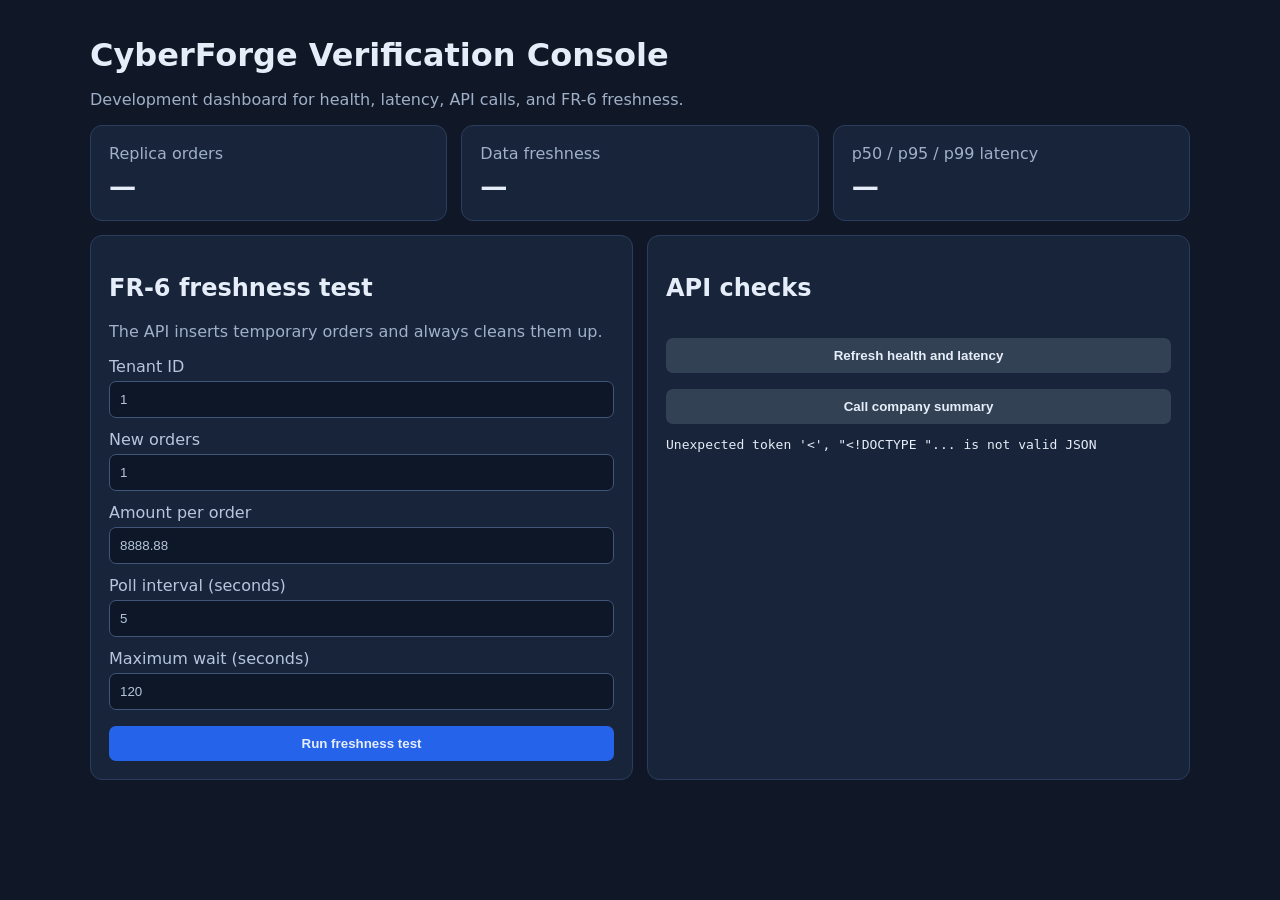
==== static/test-ui.html @ 0ffc837f "just fr6 problem left" ====
<!doctype html>
<html lang="en">
<head>
  <meta charset="utf-8">
  <meta name="viewport" content="width=device-width, initial-scale=1">
  <title>CyberForge Verification Console</title>
  <style>
    :root { color-scheme: dark; font-family: system-ui, sans-serif; }
    body { margin: 0; background: #101827; color: #e5edf8; }
    main { max-width: 1100px; margin: 36px auto; padding: 0 20px; }
    h1 { margin-bottom: 4px; } .muted { color: #9fb0c8; }
    .grid { display: grid; grid-template-columns: repeat(auto-fit,minmax(240px,1fr)); gap: 14px; }
    .card { background: #18243a; border: 1px solid #2b3d5d; border-radius: 12px; padding: 18px; }
    .value { font-size: 1.7rem; font-weight: 700; margin-top: 8px; }
    label { display: block; margin-top: 12px; color: #b6c6dc; }
    input, button { box-sizing: border-box; width: 100%; padding: 10px; margin-top: 5px;
      border-radius: 7px; border: 1px solid #405578; background: #0e1728; color: inherit; }
    button { cursor: pointer; background: #2563eb; border: 0; font-weight: 700; margin-top: 16px; }
    button.secondary { background: #334155; } pre { white-space: pre-wrap; overflow: auto; }
    .ok { color: #6ee7b7; } .warn { color: #fbbf24; }
  </style>
</head>
<body>
<main>
  <h1>CyberForge Verification Console</h1>
  <p class="muted">Development dashboard for health, latency, API calls, and FR-6 freshness.</p>
  <section class="grid">
    <div class="card"><div class="muted">Replica orders</div><div id="orders" class="value">—</div></div>
    <div class="card"><div class="muted">Data freshness</div><div id="freshness" class="value">—</div></div>
    <div class="card"><div class="muted">p50 / p95 / p99 latency</div><div id="latency" class="value">—</div></div>
  </section>
  <section class="grid" style="margin-top:14px">
    <div class="card">
      <h2>FR-6 freshness test</h2>
      <p class="muted">The API inserts temporary orders and always cleans them up.</p>
      <label>Tenant ID <input id="tenant" type="number" value="1" min="1"></label>
      <label>New orders <input id="count" type="number" value="1" min="1" max="100"></label>
      <label>Amount per order <input id="amount" type="number" value="8888.88" min="0.01"></label>
      <label>Poll interval (seconds) <input id="interval" type="number" value="5" min="0.1" step="0.1"></label>
      <label>Maximum wait (seconds) <input id="wait" type="number" value="120" min="1"></label>
      <button onclick="runFreshness()">Run freshness test</button>
    </div>
    <div class="card">
      <h2>API checks</h2>
      <button class="secondary" onclick="loadHealth()">Refresh health and latency</button>
      <button class="secondary" onclick="callSummary()">Call company summary</button>
      <pre id="result">No test run yet.</pre>
    </div>
  </section>
</main>
<script>
async function getJson(path, options) {
  const response = await fetch(path, options);
  const body = await response.json();
  if (!response.ok) throw new Error(body.detail || `HTTP ${response.status}`);
  return body;
}
async function loadHealth() {
  try {
    const [health, metrics] = await Promise.all([getJson('/admin/health'), getJson('/admin/metrics')]);
    orders.textContent = health.duckdb_order_count.toLocaleString();
    freshness.textContent = `${health.data_freshness_seconds.toFixed(2)} s`;
    latency.textContent = `${metrics.query_latency_p50_ms} / ${metrics.query_latency_p95_ms} / ${metrics.query_latency_p99_ms} ms`;
    result.textContent = JSON.stringify({health, metrics}, null, 2);
  } catch (error) { result.textContent = error.message; }
}
async function callSummary() {
  try {
    const started = performance.now();
    const body = await getJson('/companies/1/metrics/summary?from_date=2020-01-01T00:00:00Z&to_date=2100-01-01T00:00:00Z');
    result.textContent = JSON.stringify({latency_ms: +(performance.now() - started).toFixed(2), body}, null, 2);
  } catch (error) { result.textContent = error.message; }
}
async function runFreshness() {
  result.textContent = 'Running...';
  try {
    const body = await getJson('/admin/test/freshness', {
      method: 'POST', headers: {'Content-Type': 'application/json'},
      body: JSON.stringify({
        tenant_id: +tenant.value, order_count: +count.value, amount: +amount.value,
        poll_interval_seconds: +interval.value, max_wait_seconds: +wait.value
      })
    });
    result.innerHTML = `<span class="${body.target_met ? 'ok' : 'warn'}">${body.target_met ? 'TARGET MET' : 'TARGET MISSED'}</span>\n` + JSON.stringify(body, null, 2);
    loadHealth();
  } catch (error) { result.textContent = error.message; }
}
loadHealth();
</script>
</body>
</html>
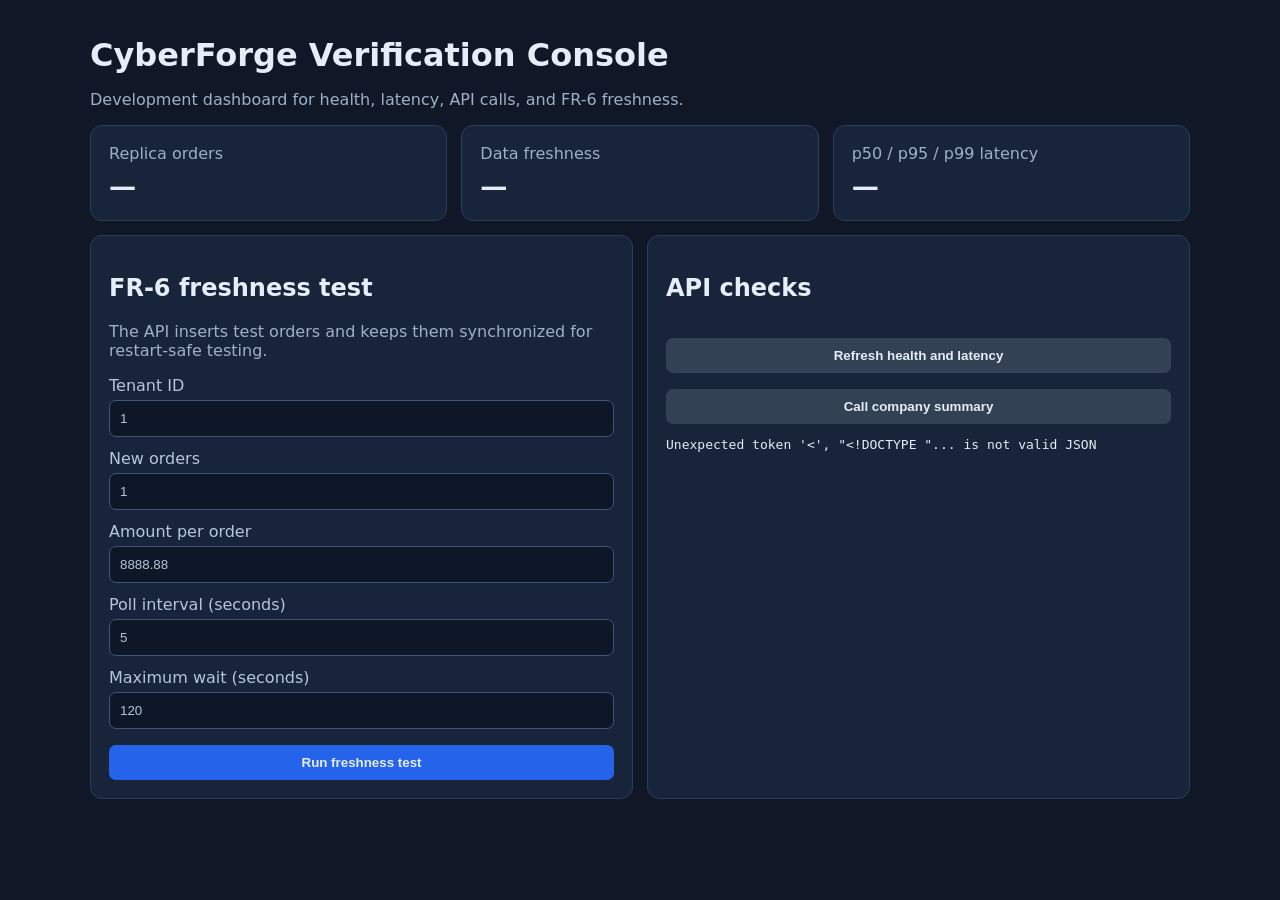
==== commit 90c58934: "issue fixed" ====
--- a/static/test-ui.html
+++ b/static/test-ui.html
@@ -32,7 +32,7 @@
   <section class="grid" style="margin-top:14px">
     <div class="card">
       <h2>FR-6 freshness test</h2>
-      <p class="muted">The API inserts temporary orders and always cleans them up.</p>
+      <p class="muted">The API inserts test orders and keeps them synchronized for restart-safe testing.</p>
       <label>Tenant ID <input id="tenant" type="number" value="1" min="1"></label>
       <label>New orders <input id="count" type="number" value="1" min="1" max="100"></label>
       <label>Amount per order <input id="amount" type="number" value="8888.88" min="0.01"></label>
